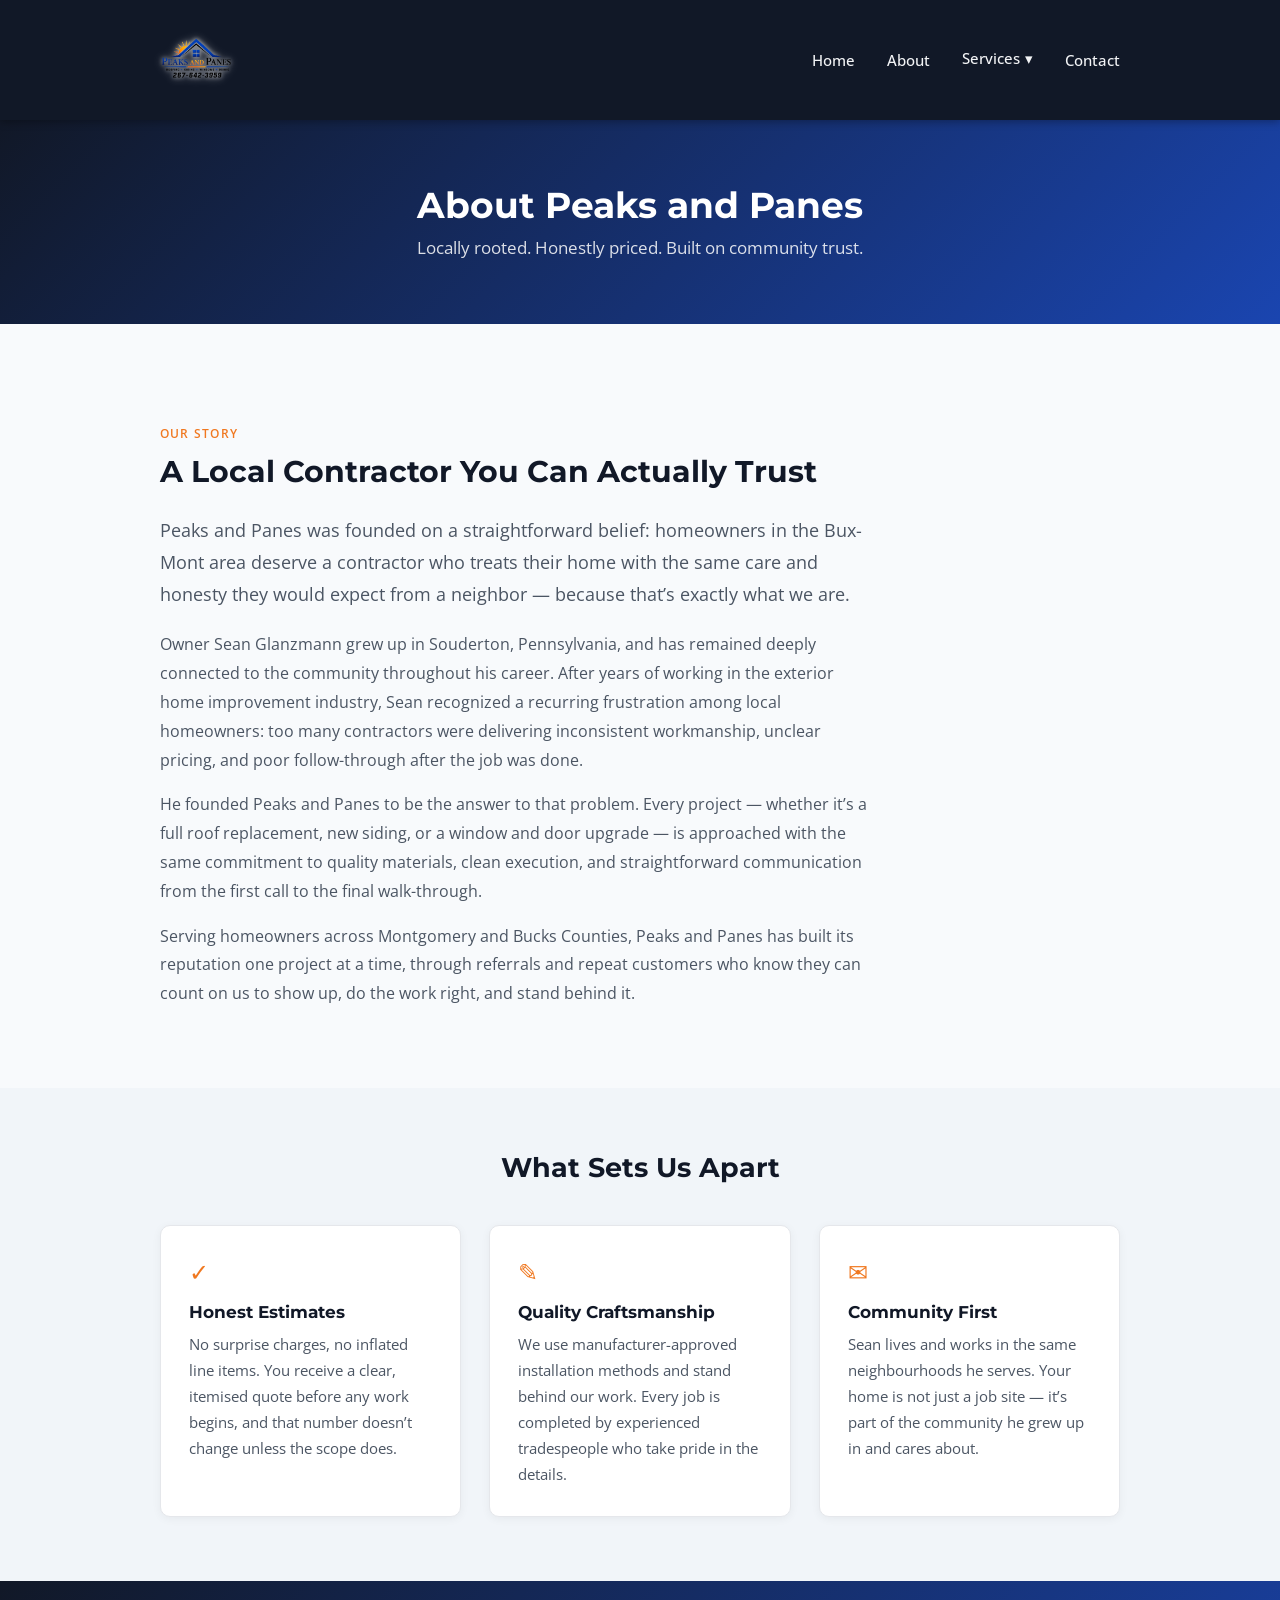
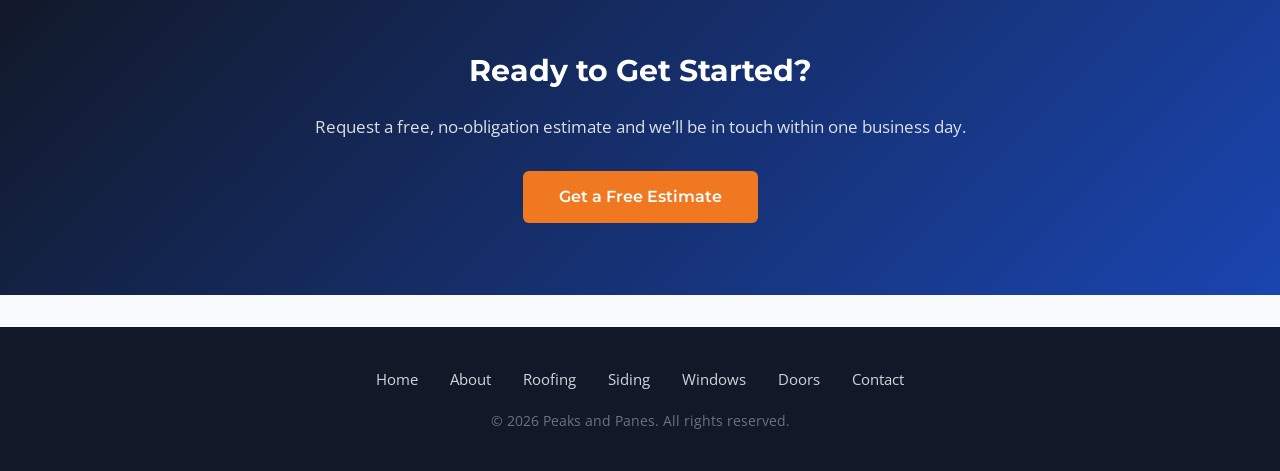
==== about.html @ 11023308 "feat: add About page and update site navigation - Add about.html with founder story, values cards, a" ====
<!DOCTYPE html>
<html lang="en">
  <head>
    <meta charset="UTF-8" />
    <meta name="viewport" content="width=device-width, initial-scale=1.0" />
    <title>About | Peaks and Panes</title>
    <link rel="preconnect" href="https://fonts.googleapis.com" />
    <link rel="preconnect" href="https://fonts.gstatic.com" crossorigin />
    <link href="https://fonts.googleapis.com/css2?family=Montserrat:wght@600;700&family=Open+Sans:wght@400;500&display=swap" rel="stylesheet" />
    <link rel="stylesheet" href="css/styles.css" />
  </head>
  <body>
    <div id="site-header"></div>

    <section class="page-hero">
      <div class="container">
        <h1>About Peaks and Panes</h1>
        <p>Locally rooted. Honestly priced. Built on community trust.</p>
      </div>
    </section>

    <main>

      <!-- ── Story ───────────────────────────────────────────── -->
      <section class="about-story">
        <div class="container">
          <div class="about-story-content">
            <span class="about-eyebrow">Our Story</span>
            <h2>A Local Contractor You Can Actually Trust</h2>
            <p class="about-lead">
              Peaks and Panes was founded on a straightforward belief: homeowners in the Bux-Mont
              area deserve a contractor who treats their home with the same care and honesty they
              would expect from a neighbor — because that&rsquo;s exactly what we are.
            </p>
            <p>
              Owner Sean Glanzmann grew up in Souderton, Pennsylvania, and has remained deeply
              connected to the community throughout his career. After years of
              working in the exterior home improvement industry, Sean recognized a recurring
              frustration among local homeowners: too many contractors were delivering inconsistent
              workmanship, unclear pricing, and poor follow-through after the job was done.
            </p>
            <p>
              He founded Peaks and Panes to be the answer to that problem. Every project &mdash;
              whether it&rsquo;s a full roof replacement, new siding, or a window and door
              upgrade &mdash; is approached with the same commitment to quality materials, clean
              execution, and straightforward communication from the first call to the final
              walk-through.
            </p>
            <p>
              Serving homeowners across Montgomery and Bucks Counties, Peaks and Panes has built
              its reputation one project at a time, through referrals and repeat customers who know
              they can count on us to show up, do the work right, and stand behind it.
            </p>
          </div>
        </div>
      </section>

      <!-- ── Values ─────────────────────────────────────────── -->
      <section class="about-values">
        <div class="container">
          <h2 class="values-heading">What Sets Us Apart</h2>
          <div class="values-grid">

            <div class="value-card">
              <div class="value-icon" aria-hidden="true">&#10003;</div>
              <h3>Honest Estimates</h3>
              <p>
                No surprise charges, no inflated line items. You receive a clear, itemised quote
                before any work begins, and that number doesn&rsquo;t change unless the scope does.
              </p>
            </div>

            <div class="value-card">
              <div class="value-icon" aria-hidden="true">&#9998;</div>
              <h3>Quality Craftsmanship</h3>
              <p>
                We use manufacturer-approved installation methods and stand behind our work. Every
                job is completed by experienced tradespeople who take pride in the details.
              </p>
            </div>

            <div class="value-card">
              <div class="value-icon" aria-hidden="true">&#9993;</div>
              <h3>Community First</h3>
              <p>
                Sean lives and works in the same neighbourhoods he serves. Your home is not just a
                job site &mdash; it&rsquo;s part of the community he grew up in and cares about.
              </p>
            </div>

          </div>
        </div>
      </section>

      <!-- ── CTA ────────────────────────────────────────────── -->
      <section class="about-cta">
        <div class="container">
          <h2>Ready to Get Started?</h2>
          <p>Request a free, no-obligation estimate and we&rsquo;ll be in touch within one business day.</p>
          <a href="/contact.html" class="btn-cta">Get a Free Estimate</a>
        </div>
      </section>

    </main>

    <div id="site-footer"></div>

    <script src="js/script.js"></script>
  </body>
</html>
---- css/styles.css ----
:root {
  font-family: 'Open Sans', Arial, sans-serif;
  line-height: 1.5;
  font-weight: 400;
  background-color: #f8fafc;
  color: #111827;
}

h1, h2, h3, h4, h5, h6 {
  font-family: 'Montserrat', Arial, sans-serif;
  font-weight: 700;
  line-height: 1.2;
}

* {
  box-sizing: border-box;
}

body {
  margin: 0;
  min-height: 100vh;
  display: flex;
  flex-direction: column;
}

.container {
  width: min(90%, 960px);
  margin: 0 auto;
}

/* ── Site Header / Navbar ─────────────────────────────────── */
.site-header {
  position: sticky;
  top: 0;
  z-index: 100;
  background-color: #111827;
  box-shadow: 0 2px 8px rgba(0, 0, 0, 0.3);
}

.site-nav .container {
  display: flex;
  align-items: center;
  justify-content: space-between;
  padding: 1.5rem 0;
}

.site-logo {
  display: flex;
  align-items: center;
  text-decoration: none;
  flex-shrink: 0;
}

.site-logo img {
  height: 72px;
  width: auto;
  display: block;
  filter: drop-shadow(0 0 2px rgba(255, 255, 255, 0.8))
          drop-shadow(0 0 4px rgba(255, 255, 255, 0.4));
}

.site-logo:hover,
.site-logo:focus {
  opacity: 0.85;
}

.nav-links {
  list-style: none;
  margin: 0;
  padding: 0;
  display: flex;
  gap: 2rem;
}

.nav-links a {
  color: #f3f4f6;
  text-decoration: none;
  font-size: 0.95rem;
  font-weight: 500;
  transition: color 0.2s ease;
}

.nav-links a:hover,
.nav-links a:focus {
  color: #f07820;
}

/* ── Services Dropdown ────────────────────────────────────── */
.nav-dropdown {
  position: relative;
}

.nav-dropdown-toggle {
  background: none;
  border: none;
  padding: 0;
  color: #f3f4f6;
  font-family: 'Open Sans', Arial, sans-serif;
  font-size: 0.95rem;
  font-weight: 500;
  cursor: pointer;
  display: flex;
  align-items: center;
  gap: 0.3rem;
  transition: color 0.2s ease;
}

.nav-dropdown-toggle:hover,
.nav-dropdown-toggle:focus {
  color: #f07820;
}

.dropdown-menu {
  display: none;
  position: absolute;
  top: 100%;
  left: 0;
  list-style: none;
  margin: 0;
  padding: 0.4rem 0;
  background-color: #1e293b;
  border-radius: 6px;
  min-width: 160px;
  box-shadow: 0 4px 16px rgba(0, 0, 0, 0.35);
  z-index: 200;
}

.dropdown-menu a {
  display: block;
  padding: 0.6rem 1.25rem;
  color: #f3f4f6;
  text-decoration: none;
  font-size: 0.9rem;
  font-weight: 500;
  white-space: nowrap;
  transition: background-color 0.15s ease, color 0.15s ease;
}

.dropdown-menu a:hover,
.dropdown-menu a:focus {
  background-color: #f07820;
  color: #ffffff;
}

.nav-dropdown:hover .dropdown-menu,
.nav-dropdown:focus-within .dropdown-menu {
  display: block;
}

@media (max-width: 600px) {
  .site-nav .container {
    flex-direction: column;
    gap: 0.75rem;
    padding: 0.75rem 0;
  }

  .nav-links {
    gap: 1.25rem;
    flex-wrap: wrap;
    justify-content: center;
  }
}

/* ── Hero ─────────────────────────────────────────────────── */
.hero {
  padding: 5rem 0;
  background: linear-gradient(135deg, #111827 0%, #1a45b0 100%);
  color: white;
  text-align: center;
}

button {
  padding: 0.8rem 1.2rem;
  border: none;
  border-radius: 6px;
  cursor: pointer;
  font-size: 1rem;
  background-color: #f07820;
  color: #ffffff;
}

main {
  padding: 2rem 0;
}

/* ── Site Footer ──────────────────────────────────────────── */
.site-footer {
  background-color: #111827;
  color: #d1d5db;
  padding: 2.5rem 0;
  margin-top: auto;
}

.site-footer .container {
  display: flex;
  flex-direction: column;
  align-items: center;
  gap: 1.25rem;
}

.footer-links {
  list-style: none;
  margin: 0;
  padding: 0;
  display: flex;
  gap: 2rem;
  flex-wrap: wrap;
  justify-content: center;
}

.footer-links a {
  color: #d1d5db;
  text-decoration: none;
  font-size: 0.95rem;
  transition: color 0.2s ease;
}

.footer-links a:hover,
.footer-links a:focus {
  color: #f07820;
}

.footer-copy {
  margin: 0;
  font-size: 0.85rem;
  color: #6b7280;
}

/* ── Page Hero (interior pages) ───────────────────────────── */
.page-hero {
  padding: 4rem 0;
  background: linear-gradient(135deg, #111827 0%, #1a45b0 100%);
  color: white;
  text-align: center;
}

.page-hero h1 {
  margin: 0 0 0.5rem;
  font-size: 2.25rem;
}

.page-hero p {
  margin: 0;
  font-size: 1.05rem;
  opacity: 0.85;
}

/* ── Contact Page ─────────────────────────────────────────── */
.contact-section {
  padding: 3rem 0 4rem;
}

.contact-grid {
  display: grid;
  grid-template-columns: 1fr 1.6fr;
  gap: 3rem;
  align-items: start;
}

@media (max-width: 720px) {
  .contact-grid {
    grid-template-columns: 1fr;
    gap: 2rem;
  }
}

/* Info column */
.contact-info h2 {
  margin-top: 0;
  font-size: 1.5rem;
  color: #111827;
}

.contact-info p {
  color: #374151;
  line-height: 1.7;
}

.contact-details {
  list-style: none;
  padding: 0;
  margin: 1.5rem 0 0;
  display: flex;
  flex-direction: column;
  gap: 1rem;
}

.contact-details li {
  display: flex;
  flex-direction: column;
  gap: 0.15rem;
}

.contact-details strong {
  font-size: 0.8rem;
  text-transform: uppercase;
  letter-spacing: 0.05em;
  color: #6b7280;
}

.contact-details a,
.contact-details span {
  color: #111827;
  text-decoration: none;
  font-size: 1rem;
}

.contact-details a:hover,
.contact-details a:focus {
  color: #f07820;
  text-decoration: underline;
}

/* Form card */
.contact-form-card {
  background: #ffffff;
  border: 1px solid #e5e7eb;
  border-radius: 10px;
  padding: 2rem 2.25rem;
  box-shadow: 0 4px 20px rgba(0, 0, 0, 0.06);
}

.contact-form-card h2 {
  margin-top: 0;
  font-size: 1.5rem;
  color: #111827;
}

/* Form elements */
.contact-form {
  display: flex;
  flex-direction: column;
  gap: 1.25rem;
  margin-top: 1.25rem;
}

.form-group {
  display: flex;
  flex-direction: column;
  gap: 0.35rem;
}

.form-group label {
  font-size: 0.9rem;
  font-weight: 500;
  color: #374151;
}

.required {
  color: #dc2626;
}

.optional {
  font-size: 0.8rem;
  font-weight: 400;
  color: #9ca3af;
}

.form-group input,
.form-group select,
.form-group textarea {
  width: 100%;
  padding: 0.65rem 0.85rem;
  border: 1px solid #d1d5db;
  border-radius: 6px;
  font-family: 'Open Sans', Arial, sans-serif;
  font-size: 0.95rem;
  color: #111827;
  background-color: #f9fafb;
  transition: border-color 0.2s ease, box-shadow 0.2s ease;
}

.form-group input:focus,
.form-group select:focus,
.form-group textarea:focus {
  outline: none;
  border-color: #f07820;
  box-shadow: 0 0 0 3px rgba(240, 120, 32, 0.18);
  background-color: #ffffff;
}

.form-group select {
  appearance: none;
  background-image: url("data:image/svg+xml,%3Csvg xmlns='http://www.w3.org/2000/svg' width='12' height='8' viewBox='0 0 12 8'%3E%3Cpath fill='%236b7280' d='M1 1l5 5 5-5'/%3E%3C/svg%3E");
  background-repeat: no-repeat;
  background-position: right 0.85rem center;
  padding-right: 2.5rem;
  cursor: pointer;
}

.form-group textarea {
  resize: vertical;
  min-height: 120px;
}

.btn-submit {
  align-self: flex-start;
  padding: 0.75rem 2rem;
  background-color: #f07820;
  color: #ffffff;
  border: none;
  border-radius: 6px;
  font-family: 'Montserrat', Arial, sans-serif;
  font-size: 1rem;
  font-weight: 600;
  cursor: pointer;
  transition: background-color 0.2s ease, transform 0.1s ease;
}

.btn-submit:hover,
.btn-submit:focus {
  background-color: #d4661a;
  outline: none;
}

.btn-submit:active {
  transform: translateY(1px);
}

/* ── Formspree feedback states ────────────────────────────── */

/* Hide banners and field errors when empty (before JS populates them) */
.fs-banner:empty,
.fs-field-error:empty {
  display: none;
}

.fs-banner {
  border-radius: 6px;
  padding: 0.9rem 1.1rem;
  margin-bottom: 1.25rem;
  font-size: 0.95rem;
}

.fs-banner p {
  margin: 0;
}

.fs-banner--success {
  background-color: #f0fdf4;
  border: 1px solid #bbf7d0;
  color: #166534;
}

.fs-banner--error {
  background-color: #fef2f2;
  border: 1px solid #fecaca;
  color: #991b1b;
}

/* Field-level inline error messages */
.fs-field-error {
  display: block;
  font-size: 0.82rem;
  color: #dc2626;
  margin-top: 0.2rem;
}

/* Highlight invalid fields (aria-invalid set by Formspree JS) */
.form-group input[aria-invalid="true"],
.form-group select[aria-invalid="true"],
.form-group textarea[aria-invalid="true"] {
  border-color: #dc2626;
  background-color: #fff5f5;
}

.form-group input[aria-invalid="true"]:focus,
.form-group select[aria-invalid="true"]:focus,
.form-group textarea[aria-invalid="true"]:focus {
  border-color: #dc2626;
  box-shadow: 0 0 0 3px rgba(220, 38, 38, 0.18);
}

/* Disable submit button appearance while submitting */
.btn-submit:disabled {
  background-color: #9ca3af;
  cursor: not-allowed;
  transform: none;
}

/* ── About Page ───────────────────────────────────────────── */

/* Story section */
.about-story {
  padding: 4rem 0;
}

.about-story-content {
  max-width: 720px;
}

.about-eyebrow {
  display: inline-block;
  font-size: 0.78rem;
  font-weight: 600;
  text-transform: uppercase;
  letter-spacing: 0.1em;
  color: #f07820;
  margin-bottom: 0.6rem;
}

.about-story-content h2 {
  margin-top: 0;
  font-size: 1.9rem;
  color: #111827;
}

.about-lead {
  font-size: 1.1rem;
  color: #374151;
  line-height: 1.75;
  margin-bottom: 1.25rem;
}

.about-story-content p {
  color: #4b5563;
  line-height: 1.8;
}

/* Values section */
.about-values {
  padding: 4rem 0;
  background-color: #f1f5f9;
}

.values-heading {
  text-align: center;
  font-size: 1.7rem;
  color: #111827;
  margin-top: 0;
  margin-bottom: 2.5rem;
}

.values-grid {
  display: grid;
  grid-template-columns: repeat(3, 1fr);
  gap: 1.75rem;
}

@media (max-width: 720px) {
  .values-grid {
    grid-template-columns: 1fr;
  }
}

.value-card {
  background-color: #ffffff;
  border: 1px solid #e5e7eb;
  border-radius: 10px;
  padding: 1.75rem;
  box-shadow: 0 2px 10px rgba(0, 0, 0, 0.05);
}

.value-icon {
  font-size: 1.5rem;
  color: #f07820;
  margin-bottom: 0.75rem;
}

.value-card h3 {
  margin-top: 0;
  margin-bottom: 0.6rem;
  font-size: 1.05rem;
  color: #111827;
}

.value-card p {
  margin: 0;
  font-size: 0.93rem;
  color: #4b5563;
  line-height: 1.75;
}

/* CTA strip */
.about-cta {
  padding: 4.5rem 0;
  background: linear-gradient(135deg, #111827 0%, #1a45b0 100%);
  color: #ffffff;
  text-align: center;
}

.about-cta h2 {
  margin-top: 0;
  font-size: 1.9rem;
}

.about-cta p {
  margin: 0 0 2rem;
  font-size: 1.05rem;
  opacity: 0.85;
}

.btn-cta {
  display: inline-block;
  padding: 0.85rem 2.25rem;
  background-color: #f07820;
  color: #ffffff;
  text-decoration: none;
  border-radius: 6px;
  font-family: 'Montserrat', Arial, sans-serif;
  font-size: 1rem;
  font-weight: 600;
  transition: background-color 0.2s ease, transform 0.1s ease;
}

.btn-cta:hover,
.btn-cta:focus {
  background-color: #d4661a;
  outline: none;
}

.btn-cta:active {
  transform: translateY(1px);
}
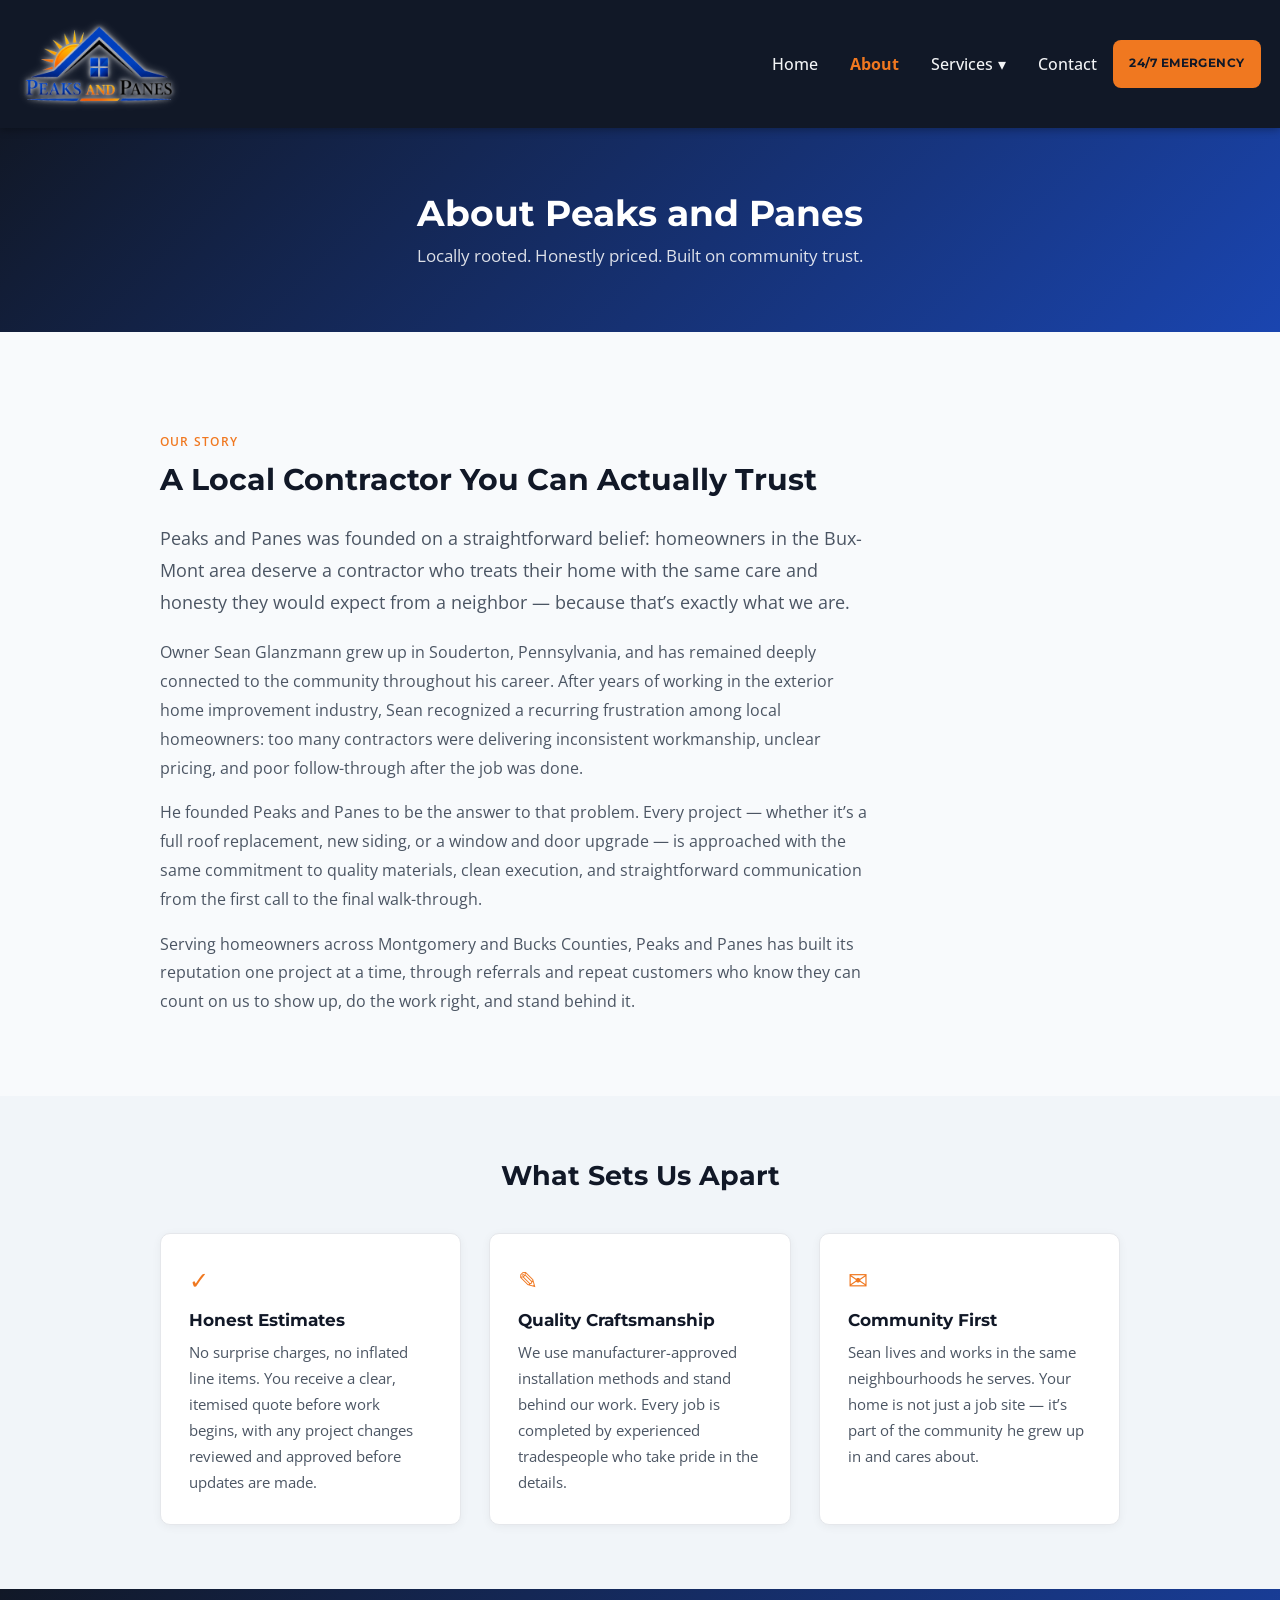
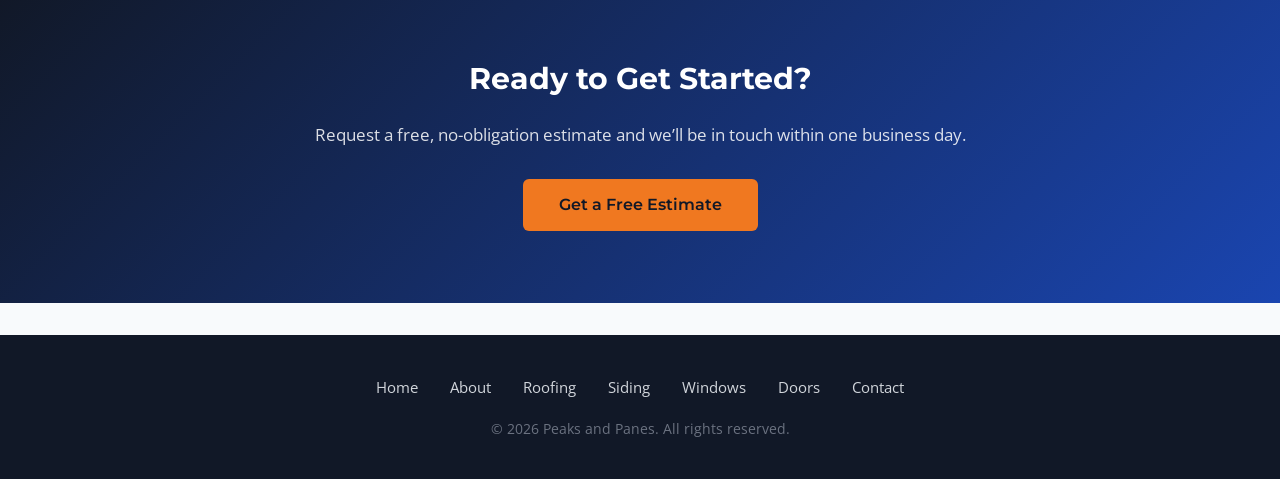
==== commit 7a52da9b: "Polish site content, SEO, navigation, and launch readiness for v1" ====
--- a/about.html
+++ b/about.html
@@ -4,10 +4,29 @@
     <meta charset="UTF-8" />
     <meta name="viewport" content="width=device-width, initial-scale=1.0" />
     <title>About | Peaks and Panes</title>
+    <meta name="description" content="Learn about Peaks and Panes, a local exterior home services company serving Montgomery and Bucks Counties, PA." />
+    <meta property="og:title" content="About Peaks and Panes" />
+    <meta property="og:description" content="Meet the team and approach behind Peaks and Panes in Montgomery and Bucks Counties, PA." />
+    <meta property="og:type" content="website" />
+    <meta property="og:url" content="https://peaksandpanes.com/about.html" />
+    <meta property="og:image" content="https://peaksandpanes.com/assets/images/Website_picture_2.png" />
+    <link rel="canonical" href="https://peaksandpanes.com/about.html" />
+    <script type="application/ld+json">
+      {
+        "@context": "https://schema.org",
+        "@type": "LocalBusiness",
+        "name": "Peaks and Panes",
+        "url": "https://peaksandpanes.com/about.html",
+        "telephone": "+1-267-281-4197",
+        "email": "sean@peaksandpanes.com",
+        "areaServed": ["Montgomery County, PA", "Bucks County, PA"],
+        "serviceType": ["Roofing", "Siding", "Windows", "Doors"]
+      }
+    </script>
     <link rel="preconnect" href="https://fonts.googleapis.com" />
     <link rel="preconnect" href="https://fonts.gstatic.com" crossorigin />
     <link href="https://fonts.googleapis.com/css2?family=Montserrat:wght@600;700&family=Open+Sans:wght@400;500&display=swap" rel="stylesheet" />
-    <link rel="stylesheet" href="css/styles.css" />
+    <link rel="stylesheet" href="/css/styles.css" />
   </head>
   <body>
     <div id="site-header"></div>
@@ -66,7 +85,7 @@
               <h3>Honest Estimates</h3>
               <p>
                 No surprise charges, no inflated line items. You receive a clear, itemised quote
-                before any work begins, and that number doesn&rsquo;t change unless the scope does.
+                before work begins, with any project changes reviewed and approved before updates are made.
               </p>
             </div>
 
@@ -105,6 +124,6 @@
 
     <div id="site-footer"></div>
 
-    <script src="js/script.js"></script>
+    <script src="/js/script.js"></script>
   </body>
 </html>
--- a/css/styles.css
+++ b/css/styles.css
@@ -41,7 +41,8 @@
   display: flex;
   align-items: center;
   justify-content: space-between;
-  padding: 1.5rem 0;
+  width: min(97%, 1320px);
+  padding: 1.25rem 0;
 }
 
 .site-logo {
@@ -52,7 +53,7 @@
 }
 
 .site-logo img {
-  height: 72px;
+  height: clamp(74px, 9vw, 88px);
   width: auto;
   display: block;
   filter: drop-shadow(0 0 2px rgba(255, 255, 255, 0.8))
@@ -72,10 +73,43 @@
   gap: 2rem;
 }
 
+.nav-right {
+  display: flex;
+  align-items: center;
+  gap: 1rem;
+  margin-left: auto;
+}
+
+.emergency-button {
+  min-width: 148px;
+  height: 48px;
+  padding: 0 0.75rem;
+  display: inline-flex;
+  align-items: center;
+  justify-content: center;
+  background-color: #f07820;
+  color: #111827;
+  text-decoration: none;
+  border-radius: 8px;
+  font-family: 'Montserrat', Arial, sans-serif;
+  font-weight: 700;
+  font-size: 0.74rem;
+  letter-spacing: 0.03em;
+  white-space: nowrap;
+  text-transform: uppercase;
+  transition: background-color 0.2s ease, transform 0.2s ease;
+}
+
+.emergency-button:hover,
+.emergency-button:focus {
+  background-color: #d96311;
+  transform: translateY(-1px);
+}
+
 .nav-links a {
   color: #f3f4f6;
   text-decoration: none;
-  font-size: 0.95rem;
+  font-size: 1rem;
   font-weight: 500;
   transition: color 0.2s ease;
 }
@@ -83,6 +117,23 @@
 .nav-links a:hover,
 .nav-links a:focus {
   color: #f07820;
+}
+
+.nav-links a[aria-current="page"],
+.dropdown-menu a[aria-current="page"] {
+  color: #f07820;
+  font-weight: 700;
+}
+
+.emergency-button[aria-current="page"] {
+  box-shadow: inset 0 0 0 2px #111827;
+}
+
+.nav-links a:focus-visible,
+.nav-dropdown-toggle:focus-visible,
+.emergency-button:focus-visible {
+  outline: 2px solid #ffffff;
+  outline-offset: 2px;
 }
 
 /* ── Services Dropdown ────────────────────────────────────── */
@@ -96,7 +147,7 @@
   padding: 0;
   color: #f3f4f6;
   font-family: 'Open Sans', Arial, sans-serif;
-  font-size: 0.95rem;
+  font-size: 1rem;
   font-weight: 500;
   cursor: pointer;
   display: flex;
@@ -150,14 +201,30 @@
 @media (max-width: 600px) {
   .site-nav .container {
     flex-direction: column;
-    gap: 0.75rem;
-    padding: 0.75rem 0;
+    gap: 0.65rem;
+    width: min(92%, 960px);
+    padding: 0.65rem 0;
+  }
+
+  .site-logo img {
+    height: clamp(64px, 18vw, 76px);
   }
 
   .nav-links {
-    gap: 1.25rem;
+    gap: 1rem;
     flex-wrap: wrap;
     justify-content: center;
+  }
+
+  .nav-right {
+    flex-direction: column;
+    gap: 0.8rem;
+  }
+
+  .emergency-button {
+    min-width: 132px;
+    height: 44px;
+    font-size: 0.7rem;
   }
 }
 
@@ -174,7 +241,7 @@
   border: none;
   border-radius: 6px;
   cursor: pointer;
-  font-size: 1rem;
+  font: inherit;
   background-color: #f07820;
   color: #ffffff;
 }
@@ -397,7 +464,7 @@
   align-self: flex-start;
   padding: 0.75rem 2rem;
   background-color: #f07820;
-  color: #ffffff;
+  color: #111827;
   border: none;
   border-radius: 6px;
   font-family: 'Montserrat', Arial, sans-serif;
@@ -415,60 +482,6 @@
 
 .btn-submit:active {
   transform: translateY(1px);
-}
-
-/* ── Formspree feedback states ────────────────────────────── */
-
-/* Hide banners and field errors when empty (before JS populates them) */
-.fs-banner:empty,
-.fs-field-error:empty {
-  display: none;
-}
-
-.fs-banner {
-  border-radius: 6px;
-  padding: 0.9rem 1.1rem;
-  margin-bottom: 1.25rem;
-  font-size: 0.95rem;
-}
-
-.fs-banner p {
-  margin: 0;
-}
-
-.fs-banner--success {
-  background-color: #f0fdf4;
-  border: 1px solid #bbf7d0;
-  color: #166534;
-}
-
-.fs-banner--error {
-  background-color: #fef2f2;
-  border: 1px solid #fecaca;
-  color: #991b1b;
-}
-
-/* Field-level inline error messages */
-.fs-field-error {
-  display: block;
-  font-size: 0.82rem;
-  color: #dc2626;
-  margin-top: 0.2rem;
-}
-
-/* Highlight invalid fields (aria-invalid set by Formspree JS) */
-.form-group input[aria-invalid="true"],
-.form-group select[aria-invalid="true"],
-.form-group textarea[aria-invalid="true"] {
-  border-color: #dc2626;
-  background-color: #fff5f5;
-}
-
-.form-group input[aria-invalid="true"]:focus,
-.form-group select[aria-invalid="true"]:focus,
-.form-group textarea[aria-invalid="true"]:focus {
-  border-color: #dc2626;
-  box-shadow: 0 0 0 3px rgba(220, 38, 38, 0.18);
 }
 
 /* Disable submit button appearance while submitting */
@@ -594,7 +607,7 @@
   display: inline-block;
   padding: 0.85rem 2.25rem;
   background-color: #f07820;
-  color: #ffffff;
+  color: #111827;
   text-decoration: none;
   border-radius: 6px;
   font-family: 'Montserrat', Arial, sans-serif;
@@ -612,3 +625,343 @@
 .btn-cta:active {
   transform: translateY(1px);
 }
+
+.btn-submit:focus-visible,
+.btn-cta:focus-visible {
+  outline: 2px solid #111827;
+  outline-offset: 2px;
+}
+
+/* ── Hero Photo Variants ──────────────────────────────────── */
+.hero--photo {
+  background-image:
+    linear-gradient(135deg, rgba(17, 24, 39, 0.82) 0%, rgba(26, 69, 176, 0.72) 100%),
+    url('/assets/images/Website_Banner_1.png');
+  background-size: cover;
+  background-position: center;
+}
+
+.hero--banner {
+  background-image:
+    linear-gradient(135deg, rgba(17, 24, 39, 0.78) 0%, rgba(26, 69, 176, 0.68) 100%),
+    url('/assets/images/Banner.png');
+  background-size: cover;
+  background-position: center;
+}
+
+.hero-eyebrow {
+  display: inline-block;
+  font-size: 0.85rem;
+  font-weight: 600;
+  text-transform: uppercase;
+  letter-spacing: 0.12em;
+  color: #f07820;
+  margin: 0 0 0.75rem;
+}
+
+.hero .hero-sub {
+  font-size: 1.15rem;
+  opacity: 0.88;
+  max-width: 640px;
+  margin: 0.75rem auto 2rem;
+  line-height: 1.6;
+}
+
+.hero-actions {
+  display: flex;
+  gap: 1rem;
+  justify-content: center;
+  flex-wrap: wrap;
+}
+
+.btn-cta--outline {
+  background-color: transparent;
+  border: 2px solid #ffffff;
+  color: #ffffff;
+}
+
+.btn-cta--outline:hover,
+.btn-cta--outline:focus {
+  background-color: rgba(255, 255, 255, 0.15);
+  color: #ffffff;
+}
+
+/* ── Trust Bar ────────────────────────────────────────────── */
+.trust-bar {
+  background-color: #1a45b0;
+  color: #ffffff;
+  padding: 0.85rem 0;
+}
+
+.trust-bar-list {
+  list-style: none;
+  margin: 0;
+  padding: 0 1.5rem;
+  display: flex;
+  gap: 2rem;
+  justify-content: center;
+  flex-wrap: wrap;
+}
+
+.trust-bar-list li {
+  font-size: 0.85rem;
+  font-weight: 600;
+  text-transform: uppercase;
+  letter-spacing: 0.05em;
+  display: flex;
+  align-items: center;
+  gap: 0.4rem;
+}
+
+.trust-bar-list li::before {
+  content: "✓";
+  background-color: #f07820;
+  color: #ffffff;
+  width: 1.2rem;
+  height: 1.2rem;
+  border-radius: 50%;
+  display: block;
+  line-height: 1.2rem;
+  text-align: center;
+  font-size: 0.65rem;
+  font-weight: 700;
+  flex-shrink: 0;
+}
+
+/* ── Homepage Services Grid ───────────────────────────────── */
+.services-section {
+  padding: 4rem 0;
+}
+
+.services-section h2 {
+  text-align: center;
+  font-size: 1.9rem;
+  color: #111827;
+  margin-top: 0;
+  margin-bottom: 0.5rem;
+}
+
+.section-sub {
+  text-align: center;
+  color: #4b5563;
+  font-size: 1.05rem;
+  margin-top: 0;
+  margin-bottom: 2.5rem;
+}
+
+.services-grid {
+  display: grid;
+  grid-template-columns: repeat(4, 1fr);
+  gap: 1.5rem;
+}
+
+@media (max-width: 860px) {
+  .services-grid {
+    grid-template-columns: repeat(2, 1fr);
+  }
+}
+
+@media (max-width: 480px) {
+  .services-grid {
+    grid-template-columns: 1fr;
+  }
+}
+
+.service-card {
+  background: #ffffff;
+  border: 1px solid #e5e7eb;
+  border-radius: 10px;
+  padding: 1.75rem 1.5rem;
+  text-align: center;
+  box-shadow: 0 2px 10px rgba(0, 0, 0, 0.05);
+  transition: box-shadow 0.2s ease, transform 0.2s ease;
+}
+
+.service-card:hover {
+  box-shadow: 0 6px 24px rgba(0, 0, 0, 0.1);
+  transform: translateY(-3px);
+}
+
+.service-card-icon {
+  font-size: 2rem;
+  margin-bottom: 0.75rem;
+  line-height: 1;
+}
+
+.service-card h3 {
+  margin: 0 0 0.6rem;
+  font-size: 1.1rem;
+  color: #111827;
+}
+
+.service-card p {
+  margin: 0 0 1rem;
+  font-size: 0.92rem;
+  color: #4b5563;
+  line-height: 1.7;
+}
+
+.service-card-link {
+  color: #1a45b0;
+  font-weight: 600;
+  font-size: 0.9rem;
+  text-decoration: none;
+  transition: color 0.2s ease;
+}
+
+.service-card-link:hover,
+.service-card-link:focus {
+  color: #f07820;
+  text-decoration: underline;
+}
+
+/* ── Photo Split Section ──────────────────────────────────── */
+.photo-split {
+  padding: 3.75rem 0;
+  background: linear-gradient(180deg, #ffffff 0%, #f8fafc 100%);
+}
+
+.photo-split-shell {
+  display: grid;
+  grid-template-columns: minmax(320px, 1.05fr) minmax(0, 1.7fr);
+  gap: 2rem;
+  align-items: start;
+}
+
+.photo-split-intro {
+  position: sticky;
+  top: 7rem;
+  display: flex;
+  flex-direction: column;
+  gap: 1rem;
+}
+
+.photo-split .eyebrow {
+  display: inline-block;
+  font-size: 0.78rem;
+  font-weight: 600;
+  text-transform: uppercase;
+  letter-spacing: 0.1em;
+  color: #f07820;
+  margin-bottom: 0.6rem;
+}
+
+.photo-split-intro h2 {
+  margin: 0;
+  font-size: clamp(1.75rem, 2.7vw, 2.35rem);
+  line-height: 1.1;
+  color: #111827;
+  max-width: 15ch;
+}
+
+.photo-split-cta {
+  align-self: flex-start;
+  margin-top: 0.35rem;
+}
+
+.photo-split-highlights {
+  display: grid;
+  grid-template-columns: repeat(3, minmax(0, 1fr));
+  gap: 1.1rem;
+}
+
+.photo-split-highlight {
+  background-color: #ffffff;
+  border: 1px solid #d8e1ec;
+  border-radius: 18px;
+  padding: 1.4rem 1.2rem;
+  min-height: 190px;
+  box-shadow: 0 10px 24px rgba(15, 23, 42, 0.05);
+}
+
+.photo-split-kicker {
+  display: inline-flex;
+  align-items: center;
+  justify-content: center;
+  width: 2rem;
+  height: 2rem;
+  border-radius: 999px;
+  background-color: #fff1e7;
+  color: #d2610f;
+  font-size: 0.78rem;
+  font-weight: 700;
+  letter-spacing: 0.08em;
+  margin-bottom: 1rem;
+}
+
+.photo-split-highlight h3 {
+  margin: 0 0 0.55rem;
+  font-size: 1.02rem;
+  line-height: 1.3;
+  color: #111827;
+}
+
+.photo-split-highlight p {
+  margin: 0;
+  font-size: 0.92rem;
+  line-height: 1.65;
+  color: #4b5563;
+}
+
+@media (max-width: 720px) {
+  .photo-split {
+    padding: 3rem 0;
+  }
+
+  .photo-split-shell {
+    grid-template-columns: 1fr;
+    gap: 1.5rem;
+  }
+
+  .photo-split-intro {
+    position: static;
+  }
+
+  .photo-split-intro h2 {
+    max-width: none;
+  }
+
+  .photo-split-highlights {
+    grid-template-columns: 1fr;
+  }
+
+  .photo-split-highlight {
+    min-height: 0;
+  }
+}
+
+/* ── Company Showcase Banner ──────────────────────────────── */
+.showcase-banner {
+  background-color: #111827;
+  padding: 3rem 0;
+  text-align: center;
+}
+
+.showcase-banner img {
+  max-width: 100%;
+  width: min(90%, 900px);
+  height: auto;
+  display: block;
+  margin: 0 auto;
+  border-radius: 8px;
+}
+
+/* ── Homepage CTA Strip ───────────────────────────────────── */
+.home-cta {
+  padding: 4.5rem 0;
+  background: linear-gradient(135deg, #111827 0%, #1a45b0 100%);
+  color: #ffffff;
+  text-align: center;
+}
+
+.home-cta h2 {
+  margin-top: 0;
+  font-size: 1.9rem;
+}
+
+.home-cta p {
+  margin: 0 0 2rem;
+  font-size: 1.05rem;
+  opacity: 0.85;
+}
+
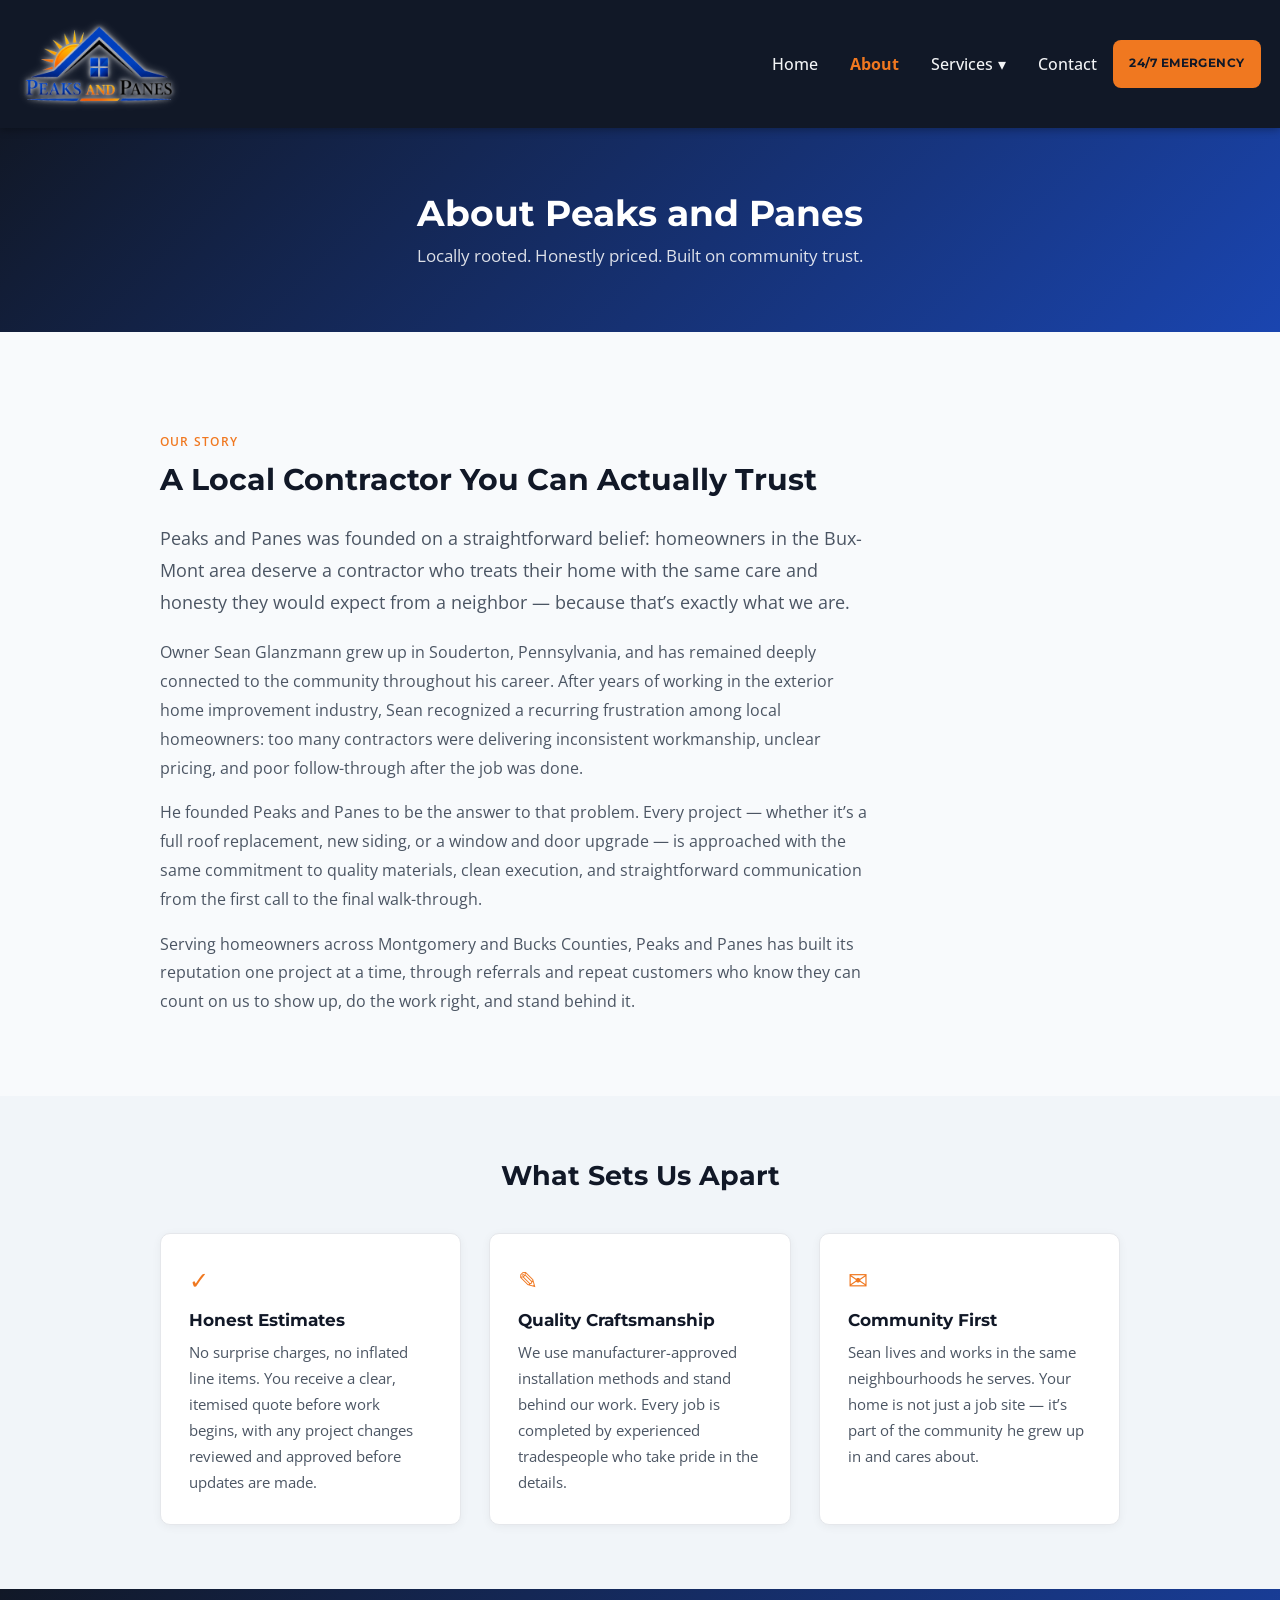
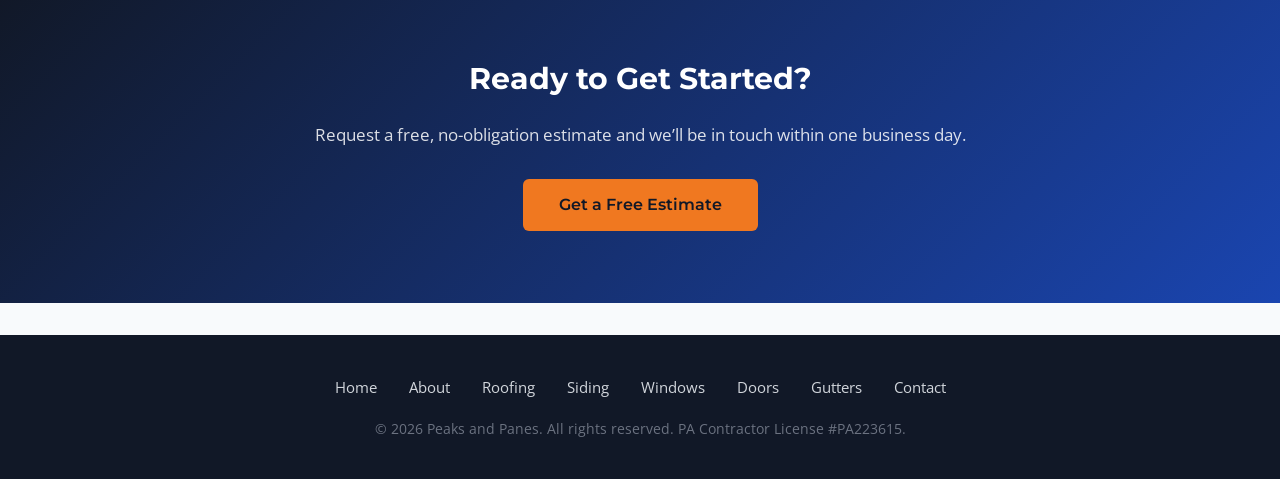
==== commit 5d84928d: "add favicon" ====
--- a/about.html
+++ b/about.html
@@ -26,6 +26,7 @@
     <link rel="preconnect" href="https://fonts.googleapis.com" />
     <link rel="preconnect" href="https://fonts.gstatic.com" crossorigin />
     <link href="https://fonts.googleapis.com/css2?family=Montserrat:wght@600;700&family=Open+Sans:wght@400;500&display=swap" rel="stylesheet" />
+    <link rel="icon" type="image/png" href="/assets/icons/icon.png" sizes="128x128" />
     <link rel="stylesheet" href="/css/styles.css" />
   </head>
   <body>
--- a/css/styles.css
+++ b/css/styles.css
@@ -198,6 +198,42 @@
   display: block;
 }
 
+@media (max-width: 900px) {
+  .site-nav .container {
+    flex-direction: column;
+    gap: 0.75rem;
+    width: min(94%, 960px);
+    padding: 0.85rem 0;
+  }
+
+  .site-logo {
+    justify-content: center;
+  }
+
+  .site-logo img {
+    height: clamp(66px, 14vw, 80px);
+  }
+
+  .nav-right {
+    margin-left: 0;
+    flex-direction: column;
+    align-items: center;
+    gap: 0.85rem;
+    width: 100%;
+  }
+
+  .nav-links {
+    justify-content: center;
+    flex-wrap: wrap;
+    gap: 1.25rem;
+  }
+
+  .dropdown-menu {
+    left: 50%;
+    transform: translateX(-50%);
+  }
+}
+
 @media (max-width: 600px) {
   .site-nav .container {
     flex-direction: column;
@@ -219,6 +255,8 @@
   .nav-right {
     flex-direction: column;
     gap: 0.8rem;
+    margin-left: 0;
+    align-items: center;
   }
 
   .emergency-button {
@@ -636,7 +674,7 @@
 .hero--photo {
   background-image:
     linear-gradient(135deg, rgba(17, 24, 39, 0.82) 0%, rgba(26, 69, 176, 0.72) 100%),
-    url('/assets/images/Website_Banner_1.png');
+    url('/assets/images/fallbanner.png');
   background-size: cover;
   background-position: center;
 }
@@ -672,6 +710,54 @@
   gap: 1rem;
   justify-content: center;
   flex-wrap: wrap;
+}
+
+.roofing-widget-section {
+  padding: 1rem 0 4rem;
+}
+
+.roofing-widget-card {
+  background: linear-gradient(180deg, #ffffff 0%, #f8fafc 100%);
+  border: 1px solid #dbe4f0;
+  border-radius: 18px;
+  padding: 1.5rem;
+  box-shadow: 0 18px 40px rgba(15, 23, 42, 0.08);
+}
+
+.roofing-widget-copy {
+  max-width: 760px;
+  margin-bottom: 1.5rem;
+}
+
+.section-eyebrow {
+  margin: 0 0 0.5rem;
+  color: #f07820;
+  font-size: 0.8rem;
+  font-weight: 700;
+  letter-spacing: 0.08em;
+  text-transform: uppercase;
+}
+
+.roofing-widget-copy h2 {
+  margin: 0 0 0.75rem;
+}
+
+.roofing-widget-copy p:last-child {
+  margin-bottom: 0;
+}
+
+.roofing-widget-embed {
+  overflow: hidden;
+}
+
+.roofing-widget-embed .oc_shingle_view {
+  width: 100%;
+}
+
+@media (max-width: 768px) {
+  .roofing-widget-card {
+    padding: 1.25rem;
+  }
 }
 
 .btn-cta--outline {
@@ -852,6 +938,23 @@
   line-height: 1.1;
   color: #111827;
   max-width: 15ch;
+}
+
+.photo-split-copy {
+  max-width: 40ch;
+}
+
+.photo-split-copy h3 {
+  margin: 0 0 0.55rem;
+  font-size: 1.08rem;
+  color: #111827;
+}
+
+.photo-split-copy p {
+  margin: 0;
+  font-size: 0.95rem;
+  line-height: 1.75;
+  color: #4b5563;
 }
 
 .photo-split-cta {
@@ -903,6 +1006,12 @@
   color: #4b5563;
 }
 
+@media (max-width: 900px) {
+  .reviews-grid {
+    grid-template-columns: repeat(2, minmax(0, 1fr));
+  }
+}
+
 @media (max-width: 720px) {
   .photo-split {
     padding: 3rem 0;
@@ -921,6 +1030,10 @@
     max-width: none;
   }
 
+  .photo-split-copy {
+    max-width: none;
+  }
+
   .photo-split-highlights {
     grid-template-columns: 1fr;
   }
@@ -928,9 +1041,210 @@
   .photo-split-highlight {
     min-height: 0;
   }
+
+  .reviews-grid {
+    grid-template-columns: 1fr;
+  }
+}
+
+/* ── Service Photo Gallery ────────────────────────────────── */
+.service-gallery {
+  padding: 3.5rem 0;
+  background-color: #f8fafc;
+}
+
+.service-gallery h2 {
+  text-align: center;
+  font-size: 1.7rem;
+  color: #111827;
+  margin-top: 0;
+  margin-bottom: 0.5rem;
+}
+
+.service-gallery .section-sub {
+  text-align: center;
+  color: #4b5563;
+  font-size: 1.05rem;
+  margin-top: 0;
+  margin-bottom: 2rem;
+}
+
+.gallery-grid {
+  display: grid;
+  grid-template-columns: repeat(3, 1fr);
+  gap: 1.25rem;
+}
+
+.gallery-grid--single {
+  grid-template-columns: minmax(0, 560px);
+  justify-content: center;
+}
+
+.gallery-item {
+  border-radius: 12px;
+  overflow: hidden;
+  box-shadow: 0 4px 16px rgba(15, 23, 42, 0.08);
+}
+
+.gallery-item img {
+  display: block;
+  width: 100%;
+  height: 260px;
+  object-fit: cover;
+  cursor: zoom-in;
+  transition: transform 0.3s ease;
+}
+
+.gallery-item:hover img {
+  transform: scale(1.03);
+}
+
+/* ── Lightbox ─────────────────────────────────────────────── */
+.lightbox {
+  position: fixed;
+  inset: 0;
+  z-index: 9999;
+  display: flex;
+  align-items: center;
+  justify-content: center;
+  background-color: rgba(0, 0, 0, 0.88);
+  padding: 1.5rem;
+  opacity: 1;
+  transition: opacity 0.2s ease;
+}
+
+.lightbox[hidden] {
+  display: none;
+}
+
+.lightbox-img {
+  max-width: 100%;
+  max-height: 90vh;
+  border-radius: 10px;
+  box-shadow: 0 20px 60px rgba(0, 0, 0, 0.6);
+  object-fit: contain;
+  display: block;
+}
+
+.lightbox-close {
+  position: fixed;
+  top: 1.25rem;
+  right: 1.5rem;
+  background: rgba(255, 255, 255, 0.12);
+  border: 1px solid rgba(255, 255, 255, 0.25);
+  color: #ffffff;
+  font-size: 1.5rem;
+  line-height: 1;
+  width: 2.5rem;
+  height: 2.5rem;
+  border-radius: 50%;
+  cursor: pointer;
+  display: flex;
+  align-items: center;
+  justify-content: center;
+  transition: background-color 0.2s ease;
+}
+
+.lightbox-close:hover,
+.lightbox-close:focus {
+  background: rgba(255, 255, 255, 0.25);
+  outline: none;
+}
+
+@media (max-width: 720px) {
+  .gallery-grid {
+    grid-template-columns: 1fr;
+  }
+
+  .gallery-item img {
+    height: 220px;
+  }
 }
 
 /* ── Company Showcase Banner ──────────────────────────────── */
+.reviews-section {
+  padding: 4rem 0 3.5rem;
+  background: linear-gradient(180deg, #f8fafc 0%, #eef4ff 100%);
+}
+
+.reviews-header {
+  text-align: center;
+  margin-bottom: 2rem;
+}
+
+.reviews-header .eyebrow {
+  display: inline-block;
+  font-size: 0.8rem;
+  font-weight: 700;
+  letter-spacing: 0.12em;
+  text-transform: uppercase;
+  color: #f07820;
+  margin-bottom: 0.7rem;
+}
+
+.reviews-header h2 {
+  margin: 0;
+  font-size: clamp(1.9rem, 2.8vw, 2.5rem);
+  color: #111827;
+}
+
+.reviews-grid {
+  display: grid;
+  grid-template-columns: repeat(3, minmax(0, 1fr));
+  gap: 1.25rem;
+  align-items: stretch;
+}
+
+.review-card {
+  display: flex;
+  flex-direction: column;
+  justify-content: space-between;
+  min-height: 220px;
+  background: #ffffff;
+  border: 1px solid #dfe7f3;
+  border-radius: 16px;
+  padding: 1.5rem 1.3rem;
+  box-shadow: 0 10px 24px rgba(15, 23, 42, 0.04);
+}
+
+.review-card--featured {
+  grid-column: auto;
+}
+
+.review-card--plain {
+  display: flex;
+  flex-direction: column;
+  justify-content: center;
+}
+
+.review-stars {
+  color: #f7b42c;
+  letter-spacing: 0.14em;
+  font-size: 1.1rem;
+  margin-bottom: 0.8rem;
+}
+
+.review-card p {
+  margin: 0 0 0.9rem;
+  font-size: 0.96rem;
+  line-height: 1.7;
+  color: #374151;
+  flex: 1;
+}
+
+.review-card h3 {
+  margin: 0;
+  padding-top: 0.65rem;
+  font-size: 1rem;
+  color: #111827;
+  border-top: 1px solid #edf2f7;
+}
+
+.reviews-actions {
+  text-align: center;
+  margin-top: 2rem;
+}
+
 .showcase-banner {
   background-color: #111827;
   padding: 3rem 0;
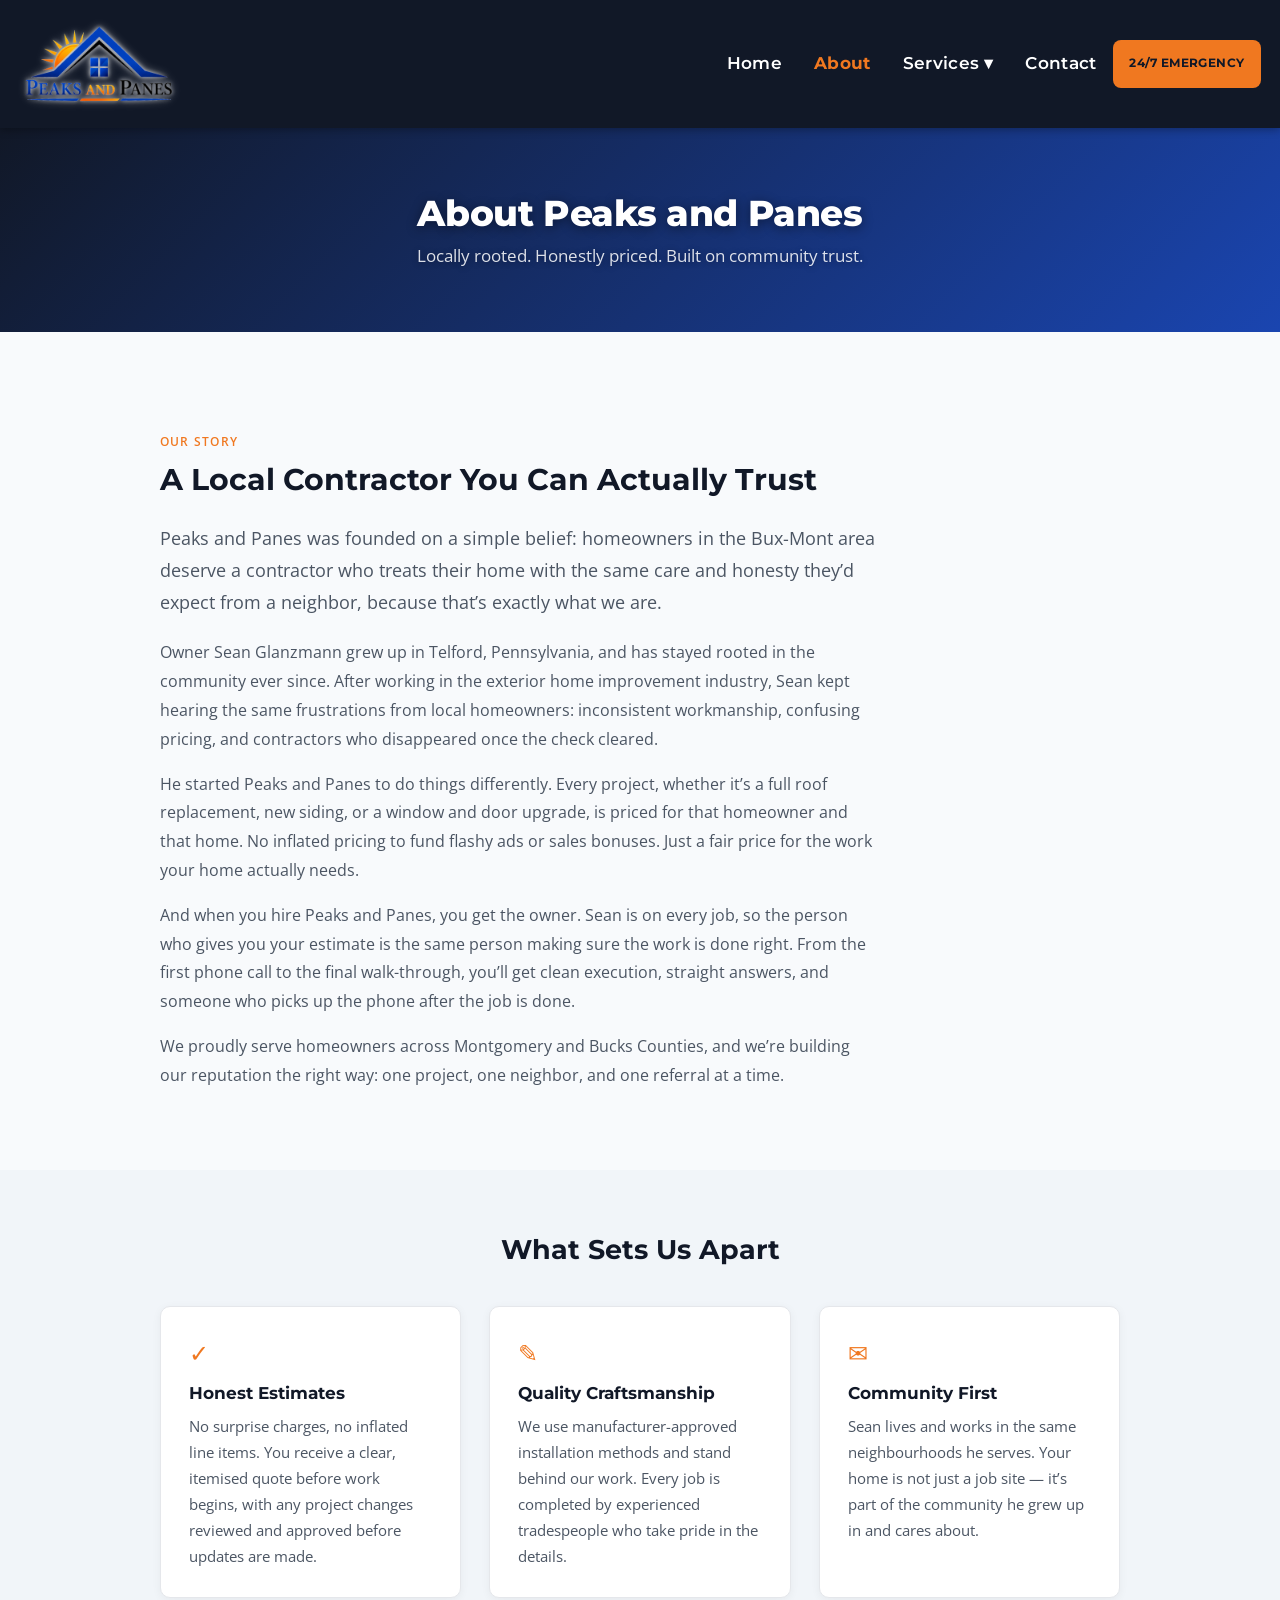
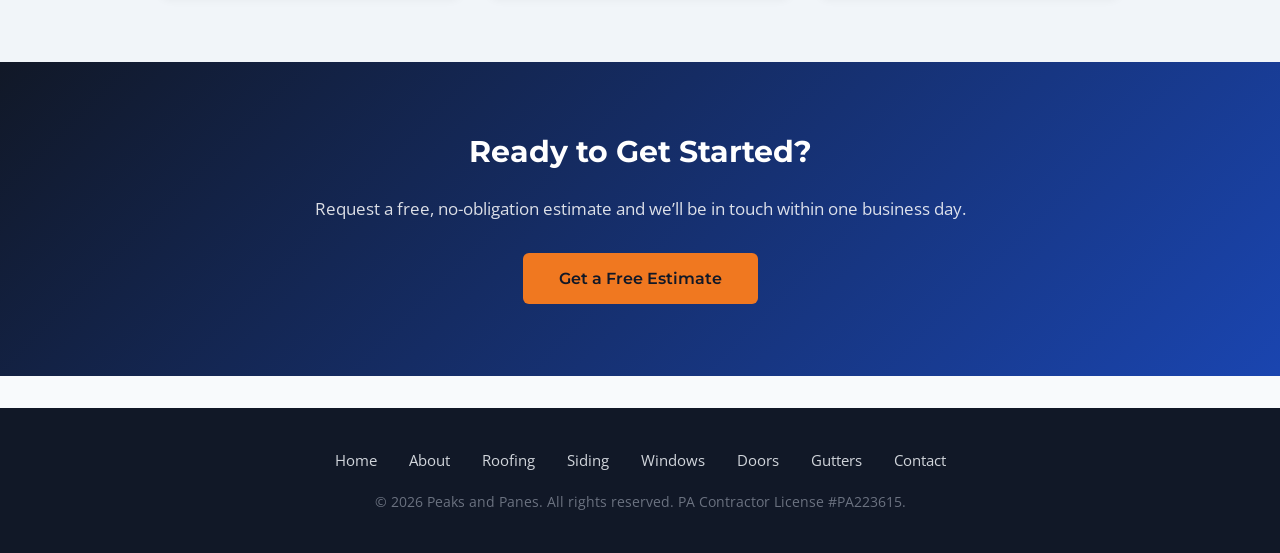
==== commit 754ae28a: "feat: refresh about copy, homepage hero, header type, and windows FAQ - About: replace story copy wi" ====
--- a/about.html
+++ b/about.html
@@ -25,7 +25,8 @@
     </script>
     <link rel="preconnect" href="https://fonts.googleapis.com" />
     <link rel="preconnect" href="https://fonts.gstatic.com" crossorigin />
-    <link href="https://fonts.googleapis.com/css2?family=Montserrat:wght@600;700&family=Open+Sans:wght@400;500&display=swap" rel="stylesheet" />
+    <link href="https://fonts.googleapis.com/css2?family=Montserrat:wght@600;700;800&family=Open+Sans:wght@400;500&display=swap" rel="stylesheet" />
+    <link rel="icon" type="image/x-icon" href="/favicon.ico" />
     <link rel="icon" type="image/png" href="/assets/icons/icon.png" sizes="128x128" />
     <link rel="stylesheet" href="/css/styles.css" />
   </head>
@@ -48,28 +49,32 @@
             <span class="about-eyebrow">Our Story</span>
             <h2>A Local Contractor You Can Actually Trust</h2>
             <p class="about-lead">
-              Peaks and Panes was founded on a straightforward belief: homeowners in the Bux-Mont
-              area deserve a contractor who treats their home with the same care and honesty they
-              would expect from a neighbor — because that&rsquo;s exactly what we are.
+              Peaks and Panes was founded on a simple belief: homeowners in the Bux-Mont area
+              deserve a contractor who treats their home with the same care and honesty they&rsquo;d
+              expect from a neighbor, because that&rsquo;s exactly what we are.
             </p>
             <p>
-              Owner Sean Glanzmann grew up in Souderton, Pennsylvania, and has remained deeply
-              connected to the community throughout his career. After years of
-              working in the exterior home improvement industry, Sean recognized a recurring
-              frustration among local homeowners: too many contractors were delivering inconsistent
-              workmanship, unclear pricing, and poor follow-through after the job was done.
+              Owner Sean Glanzmann grew up in Telford, Pennsylvania, and has stayed rooted in the
+              community ever since. After working in the exterior home improvement industry, Sean
+              kept hearing the same frustrations from local homeowners: inconsistent workmanship,
+              confusing pricing, and contractors who disappeared once the check cleared.
             </p>
             <p>
-              He founded Peaks and Panes to be the answer to that problem. Every project &mdash;
-              whether it&rsquo;s a full roof replacement, new siding, or a window and door
-              upgrade &mdash; is approached with the same commitment to quality materials, clean
-              execution, and straightforward communication from the first call to the final
-              walk-through.
+              He started Peaks and Panes to do things differently. Every project, whether
+              it&rsquo;s a full roof replacement, new siding, or a window and door upgrade, is
+              priced for that homeowner and that home. No inflated pricing to fund flashy ads or
+              sales bonuses. Just a fair price for the work your home actually needs.
             </p>
             <p>
-              Serving homeowners across Montgomery and Bucks Counties, Peaks and Panes has built
-              its reputation one project at a time, through referrals and repeat customers who know
-              they can count on us to show up, do the work right, and stand behind it.
+              And when you hire Peaks and Panes, you get the owner. Sean is on every job, so the
+              person who gives you your estimate is the same person making sure the work is done
+              right. From the first phone call to the final walk-through, you&rsquo;ll get clean
+              execution, straight answers, and someone who picks up the phone after the job is done.
+            </p>
+            <p>
+              We proudly serve homeowners across Montgomery and Bucks Counties, and we&rsquo;re
+              building our reputation the right way: one project, one neighbor, and one referral
+              at a time.
             </p>
           </div>
         </div>
--- a/css/styles.css
+++ b/css/styles.css
@@ -107,10 +107,12 @@
 }
 
 .nav-links a {
-  color: #f3f4f6;
+  color: #ffffff;
   text-decoration: none;
-  font-size: 1rem;
-  font-weight: 500;
+  font-family: 'Montserrat', Arial, sans-serif;
+  font-size: 1.05rem;
+  font-weight: 600;
+  letter-spacing: 0.02em;
   transition: color 0.2s ease;
 }
 
@@ -145,10 +147,11 @@
   background: none;
   border: none;
   padding: 0;
-  color: #f3f4f6;
-  font-family: 'Open Sans', Arial, sans-serif;
-  font-size: 1rem;
-  font-weight: 500;
+  color: #ffffff;
+  font-family: 'Montserrat', Arial, sans-serif;
+  font-size: 1.05rem;
+  font-weight: 600;
+  letter-spacing: 0.02em;
   cursor: pointer;
   display: flex;
   align-items: center;
@@ -179,10 +182,11 @@
 .dropdown-menu a {
   display: block;
   padding: 0.6rem 1.25rem;
-  color: #f3f4f6;
+  color: #ffffff;
   text-decoration: none;
-  font-size: 0.9rem;
-  font-weight: 500;
+  font-family: 'Montserrat', Arial, sans-serif;
+  font-size: 0.95rem;
+  font-weight: 600;
   white-space: nowrap;
   transition: background-color 0.15s ease, color 0.15s ease;
 }
@@ -272,6 +276,23 @@
   background: linear-gradient(135deg, #111827 0%, #1a45b0 100%);
   color: white;
   text-align: center;
+}
+
+.hero h1,
+.page-hero h1 {
+  color: #ffffff;
+  font-weight: 800;
+  letter-spacing: -0.01em;
+  text-shadow: 0 2px 12px rgba(0, 0, 0, 0.45);
+}
+
+.hero h1 {
+  font-size: clamp(2rem, 4vw, 2.75rem);
+}
+
+.hero p,
+.page-hero p {
+  text-shadow: 0 1px 6px rgba(0, 0, 0, 0.4);
 }
 
 button {
@@ -673,10 +694,17 @@
 /* ── Hero Photo Variants ──────────────────────────────────── */
 .hero--photo {
   background-image:
-    linear-gradient(135deg, rgba(17, 24, 39, 0.82) 0%, rgba(26, 69, 176, 0.72) 100%),
+    linear-gradient(135deg, rgba(17, 24, 39, 0.62) 0%, rgba(26, 69, 176, 0.52) 100%),
     url('/assets/images/fallbanner.png');
   background-size: cover;
   background-position: center;
+  padding: 6rem 0;
+}
+
+.hero--photo h1 {
+  font-size: clamp(2.4rem, 5.5vw, 3.9rem);
+  line-height: 1.1;
+  margin: 0 0 0.5rem;
 }
 
 .hero--banner {
@@ -698,8 +726,8 @@
 }
 
 .hero .hero-sub {
-  font-size: 1.15rem;
-  opacity: 0.88;
+  font-size: 1.2rem;
+  opacity: 0.95;
   max-width: 640px;
   margin: 0.75rem auto 2rem;
   line-height: 1.6;
@@ -710,6 +738,38 @@
   gap: 1rem;
   justify-content: center;
   flex-wrap: wrap;
+}
+
+@media (prefers-reduced-motion: no-preference) {
+  @keyframes hero-rise {
+    from {
+      opacity: 0;
+      transform: translateY(14px);
+    }
+    to {
+      opacity: 1;
+      transform: translateY(0);
+    }
+  }
+
+  .hero--photo .hero-eyebrow,
+  .hero--photo h1,
+  .hero--photo .hero-sub,
+  .hero--photo .hero-actions {
+    animation: hero-rise 0.6s ease-out both;
+  }
+
+  .hero--photo h1 {
+    animation-delay: 0.1s;
+  }
+
+  .hero--photo .hero-sub {
+    animation-delay: 0.2s;
+  }
+
+  .hero--photo .hero-actions {
+    animation-delay: 0.3s;
+  }
 }
 
 .roofing-widget-section {
@@ -1047,6 +1107,111 @@
   }
 }
 
+/* ── Service FAQ Accordion ────────────────────────────────── */
+.service-faq {
+  padding: 2.5rem 0 1rem;
+}
+
+.service-faq h2 {
+  text-align: center;
+  font-size: 1.7rem;
+  color: #111827;
+  margin-top: 0;
+  margin-bottom: 0.5rem;
+}
+
+.service-faq .section-sub {
+  margin-bottom: 2rem;
+}
+
+.faq-list {
+  display: flex;
+  flex-direction: column;
+  gap: 0.85rem;
+}
+
+.faq-item {
+  background-color: #ffffff;
+  border: 1px solid #dbe4f0;
+  border-radius: 12px;
+  box-shadow: 0 6px 18px rgba(15, 23, 42, 0.05);
+  transition: border-color 0.2s ease, box-shadow 0.2s ease;
+}
+
+.faq-item[open] {
+  border-color: #f07820;
+  box-shadow: 0 10px 28px rgba(15, 23, 42, 0.09);
+}
+
+.faq-item summary {
+  display: flex;
+  align-items: center;
+  justify-content: space-between;
+  gap: 1rem;
+  padding: 1.1rem 1.35rem;
+  cursor: pointer;
+  list-style: none;
+  font-family: 'Montserrat', Arial, sans-serif;
+  font-size: 1.05rem;
+  font-weight: 600;
+  color: #111827;
+  border-radius: 12px;
+}
+
+.faq-item summary::-webkit-details-marker {
+  display: none;
+}
+
+.faq-item summary::after {
+  content: '';
+  flex-shrink: 0;
+  width: 0.65rem;
+  height: 0.65rem;
+  border-right: 2px solid #f07820;
+  border-bottom: 2px solid #f07820;
+  transform: rotate(45deg);
+  transition: transform 0.2s ease;
+  margin-right: 0.25rem;
+}
+
+.faq-item[open] summary::after {
+  transform: rotate(-135deg);
+}
+
+.faq-item summary:hover {
+  color: #1a45b0;
+}
+
+.faq-item summary:focus-visible {
+  outline: 2px solid #1a45b0;
+  outline-offset: 2px;
+}
+
+.faq-body {
+  padding: 0 1.35rem 1.25rem;
+  color: #374151;
+  line-height: 1.65;
+}
+
+.faq-body p {
+  margin: 0;
+}
+
+.faq-body a {
+  color: #1a45b0;
+}
+
+@media (max-width: 600px) {
+  .faq-item summary {
+    padding: 0.95rem 1rem;
+    font-size: 1rem;
+  }
+
+  .faq-body {
+    padding: 0 1rem 1rem;
+  }
+}
+
 /* ── Service Photo Gallery ────────────────────────────────── */
 .service-gallery {
   padding: 3.5rem 0;
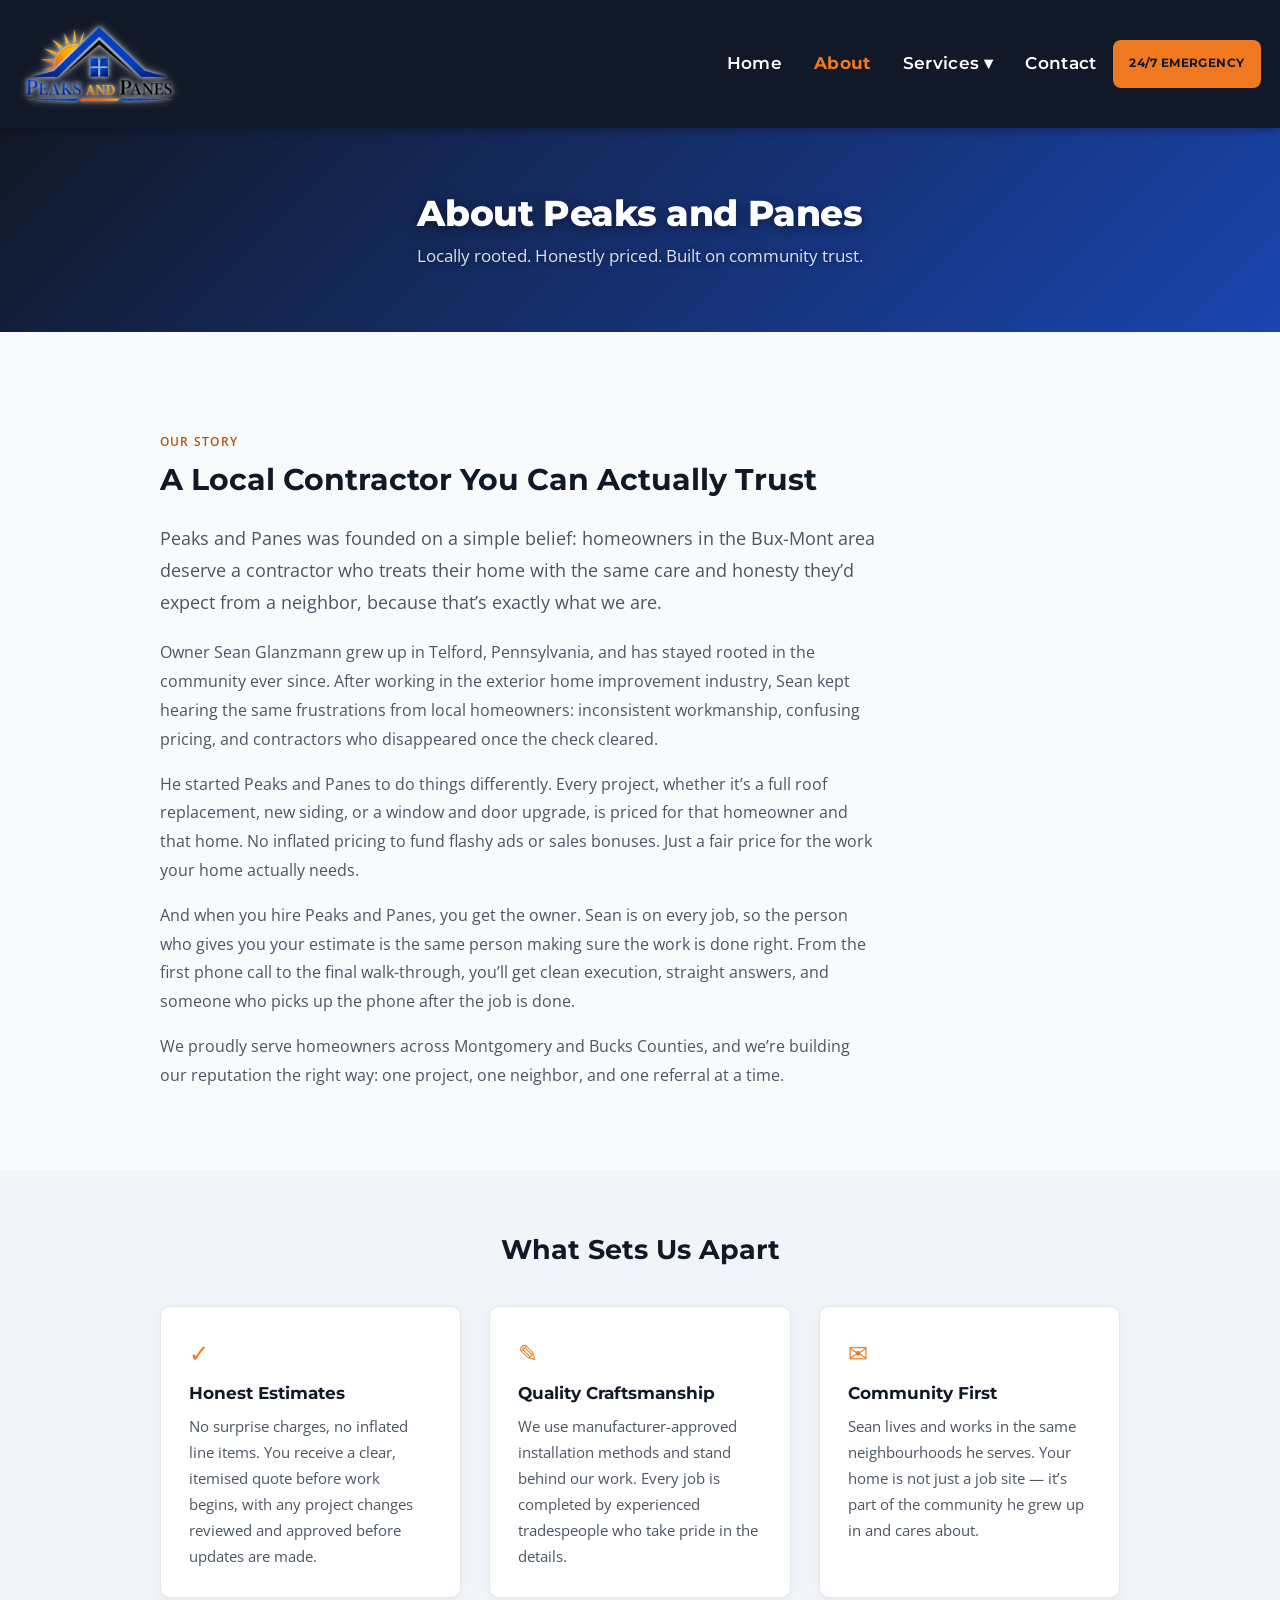
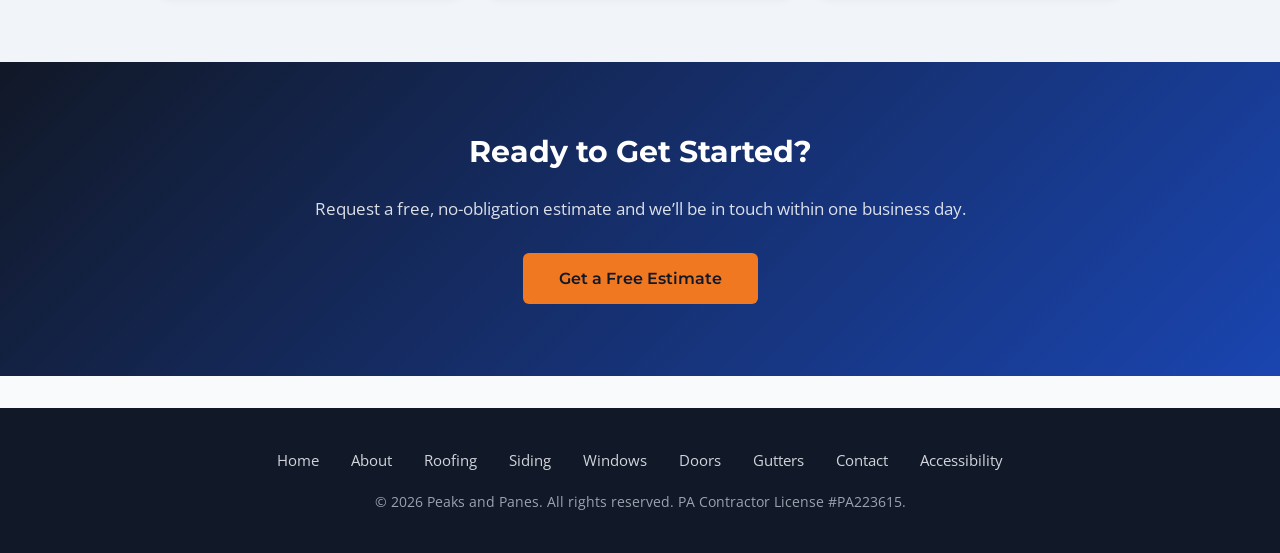
==== commit ccfbc01c: "feat: add referral source field and WCAG 2.1 AA accessibility fixes Contact form: add an optional "H" ====
--- a/about.html
+++ b/about.html
@@ -33,14 +33,14 @@
   <body>
     <div id="site-header"></div>
 
-    <section class="page-hero">
+    <section class="page-hero" aria-labelledby="page-title">
       <div class="container">
-        <h1>About Peaks and Panes</h1>
+        <h1 id="page-title">About Peaks and Panes</h1>
         <p>Locally rooted. Honestly priced. Built on community trust.</p>
       </div>
     </section>
 
-    <main>
+    <main id="main-content">
 
       <!-- ── Story ───────────────────────────────────────────── -->
       <section class="about-story">
--- a/css/styles.css
+++ b/css/styles.css
@@ -26,6 +26,28 @@
 .container {
   width: min(90%, 960px);
   margin: 0 auto;
+}
+
+/* ── Skip Link ────────────────────────────────────────────── */
+.skip-link {
+  position: absolute;
+  top: 0;
+  left: 0;
+  z-index: 1000;
+  padding: 0.75rem 1.25rem;
+  background-color: #f07820;
+  color: #111827;
+  font-weight: 700;
+  text-decoration: none;
+  border-radius: 0 0 8px 0;
+  transform: translateY(-120%);
+  transition: transform 0.15s ease;
+}
+
+.skip-link:focus {
+  transform: translateY(0);
+  outline: 2px solid #111827;
+  outline-offset: 2px;
 }
 
 /* ── Site Header / Navbar ─────────────────────────────────── */
@@ -197,8 +219,9 @@
   color: #ffffff;
 }
 
-.nav-dropdown:hover .dropdown-menu,
-.nav-dropdown:focus-within .dropdown-menu {
+/* Visibility is driven by aria-expanded (set on hover/focus/click in script.js)
+   so the announced state can never disagree with what's on screen */
+.nav-dropdown-toggle[aria-expanded="true"] + .dropdown-menu {
   display: block;
 }
 
@@ -309,6 +332,42 @@
   padding: 2rem 0;
 }
 
+/* ── Prose pages (e.g. Accessibility Statement) ──────────── */
+.prose-page {
+  max-width: 720px;
+  padding: 1rem 0 2rem;
+}
+
+.prose-page h2 {
+  margin: 2rem 0 0.6rem;
+  font-size: 1.4rem;
+  color: #111827;
+}
+
+.prose-page section:first-child h2 {
+  margin-top: 0;
+}
+
+.prose-page p,
+.prose-page li {
+  color: #4b5563;
+  line-height: 1.8;
+}
+
+.prose-page a {
+  color: #b4500a;
+}
+
+.prose-page .contact-details {
+  margin-top: 1.25rem;
+}
+
+.prose-note {
+  margin-top: 2rem;
+  font-size: 0.9rem;
+  color: #6b7280;
+}
+
 /* ── Site Footer ──────────────────────────────────────────── */
 .site-footer {
   background-color: #111827;
@@ -349,7 +408,7 @@
 .footer-copy {
   margin: 0;
   font-size: 0.85rem;
-  color: #6b7280;
+  color: #9ca3af;
 }
 
 /* ── Page Hero (interior pages) ───────────────────────────── */
@@ -466,6 +525,10 @@
   gap: 0.35rem;
 }
 
+.form-group[hidden] {
+  display: none;
+}
+
 .form-group label {
   font-size: 0.9rem;
   font-weight: 500;
@@ -479,7 +542,7 @@
 .optional {
   font-size: 0.8rem;
   font-weight: 400;
-  color: #9ca3af;
+  color: #6b7280;
 }
 
 .form-group input,
@@ -567,7 +630,7 @@
   font-weight: 600;
   text-transform: uppercase;
   letter-spacing: 0.1em;
-  color: #f07820;
+  color: #b4500a;
   margin-bottom: 0.6rem;
 }
 
@@ -1045,7 +1108,7 @@
   height: 2rem;
   border-radius: 999px;
   background-color: #fff1e7;
-  color: #d2610f;
+  color: #a8480a;
   font-size: 0.78rem;
   font-weight: 700;
   letter-spacing: 0.08em;
@@ -1251,6 +1314,21 @@
   box-shadow: 0 4px 16px rgba(15, 23, 42, 0.08);
 }
 
+.gallery-button {
+  display: block;
+  width: 100%;
+  padding: 0;
+  margin: 0;
+  border: none;
+  background: none;
+  cursor: zoom-in;
+}
+
+.gallery-button:focus-visible {
+  outline: 3px solid #f07820;
+  outline-offset: -3px;
+}
+
 .gallery-item img {
   display: block;
   width: 100%;
@@ -1260,7 +1338,8 @@
   transition: transform 0.3s ease;
 }
 
-.gallery-item:hover img {
+.gallery-item:hover img,
+.gallery-button:focus-visible img {
   transform: scale(1.03);
 }
 
